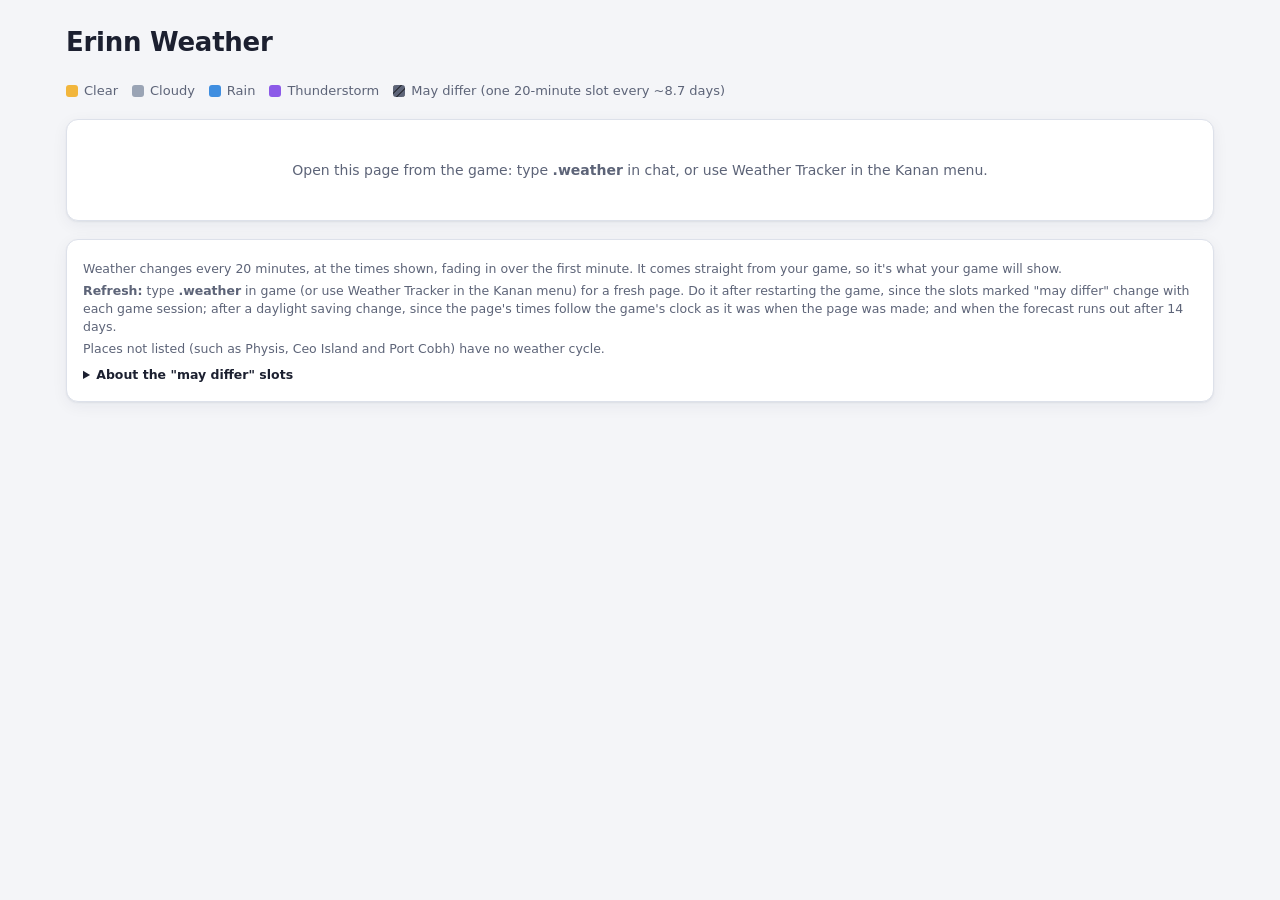
==== Kanan/WeatherTracker.html @ 16db6d9b "Weather Tracker: a forecast page for every region, read from the game's own weather tables, opened w" ====
<!doctype html>
<html lang="en">
<head>
<meta charset="utf-8">
<meta name="viewport" content="width=device-width, initial-scale=1">
<title>Erinn Weather</title>
<style>
:root {
  --bg: #f4f5f8;
  --panel: #ffffff;
  --panel-2: #eef0f5;
  --text: #1c2030;
  --muted: #5d6478;
  --line: #dde1ea;
  --accent: #3b6ee8;
  --clear: #f2b63c;
  --cloudy: #9aa4b5;
  --rain: #3f8ee0;
  --storm: #8c5ae8;
  --here: #19a974;
  --shadow: 0 1px 2px rgba(20, 30, 60, .06), 0 4px 16px rgba(20, 30, 60, .06);
}
@media (prefers-color-scheme: dark) {
  :root {
    --bg: #11131a;
    --panel: #1a1d27;
    --panel-2: #222633;
    --text: #e6e8ef;
    --muted: #9aa1b4;
    --line: #2c3141;
    --accent: #7ea2ff;
    --clear: #f3c14f;
    --cloudy: #7d879a;
    --rain: #4f9df0;
    --storm: #a57af5;
    --here: #34c98f;
    --shadow: 0 1px 2px rgba(0, 0, 0, .3), 0 4px 16px rgba(0, 0, 0, .25);
  }
}
* { box-sizing: border-box; }
html, body { margin: 0; }
body {
  background: var(--bg);
  color: var(--text);
  font: 14px/1.45 "Segoe UI", system-ui, -apple-system, Roboto, "Helvetica Neue", Arial, sans-serif;
}
.wrap { max-width: 1180px; margin: 0 auto; padding: 24px 16px 48px; }
header { display: flex; flex-wrap: wrap; align-items: flex-end; justify-content: space-between; gap: 12px; margin-bottom: 20px; }
h1 { font-size: 26px; margin: 0; letter-spacing: -.01em; }
h2 { font-size: 16px; margin: 0 0 10px; }
.sub { color: var(--muted); font-size: 13px; }
.clock { text-align: right; }
.clock .time { font-size: 22px; font-weight: 600; font-variant-numeric: tabular-nums; }
.legend { display: flex; flex-wrap: wrap; gap: 14px; margin: 0 0 18px; color: var(--muted); font-size: 13px; }
.legend span { display: inline-flex; align-items: center; gap: 6px; }
.swatch { width: 12px; height: 12px; border-radius: 3px; display: inline-block; }
.w0 { background: var(--clear); } .w1 { background: var(--cloudy); } .w2 { background: var(--rain); } .w3 { background: var(--storm); }
.panel { background: var(--panel); border: 1px solid var(--line); border-radius: 12px; box-shadow: var(--shadow); padding: 16px; margin-bottom: 18px; }
.upcoming { display: grid; grid-template-columns: repeat(auto-fill, minmax(250px, 1fr)); gap: 10px; }
.event { display: flex; gap: 10px; align-items: center; padding: 10px 12px; border-radius: 10px; background: var(--panel-2); }
.event .icon { flex: none; }
.event .what { font-weight: 600; }
.event .when { color: var(--muted); font-size: 12.5px; }
.event .count { margin-left: auto; font-weight: 700; font-variant-numeric: tabular-nums; white-space: nowrap; }
.toggle { display: inline-flex; border: 1px solid var(--line); border-radius: 8px; overflow: hidden; }
.toggle button { background: transparent; color: var(--muted); border: 0; padding: 5px 11px; font: inherit; font-size: 12.5px; cursor: pointer; }
.toggle button.on { background: var(--accent); color: #fff; }
.row-head { display: flex; flex-wrap: wrap; align-items: center; justify-content: space-between; gap: 10px; margin-bottom: 10px; }
.cards { display: grid; grid-template-columns: repeat(auto-fill, minmax(260px, 1fr)); gap: 12px; margin-bottom: 18px; }
.card { background: var(--panel); border: 1px solid var(--line); border-radius: 12px; box-shadow: var(--shadow); padding: 14px; position: relative; }
.card.here { border-color: var(--here); box-shadow: 0 0 0 1px var(--here), var(--shadow); }
.card .name { font-weight: 700; font-size: 15px; }
.card.here .name { padding-right: 88px; }
.card .also { color: var(--muted); font-size: 12px; margin-top: 2px; }
.card .badge { position: absolute; top: 12px; right: 12px; background: var(--here); color: #fff; font-size: 11px; font-weight: 700; padding: 2px 8px; border-radius: 99px; }
.card .now { display: flex; align-items: center; gap: 10px; margin: 10px 0 8px; }
.card .now .label { font-size: 17px; font-weight: 600; }
.card .now .for { color: var(--muted); font-size: 12.5px; }
.card .next { display: grid; grid-template-columns: auto 1fr; gap: 3px 10px; font-size: 13px; }
.card .next .k { color: var(--muted); }
.card .next .v { font-weight: 600; font-variant-numeric: tabular-nums; }
.strip { display: flex; height: 10px; border-radius: 4px; overflow: hidden; margin-top: 12px; }
.strip i { flex: 1; }
.strip-scale { display: flex; justify-content: space-between; color: var(--muted); font-size: 11px; margin-top: 3px; }
.timeline-scroll { overflow-x: auto; border: 1px solid var(--line); border-radius: 10px; }
/* As wide as the whole timeline, so the sticky name column stays pinned however far it scrolls. */
.timeline { position: relative; width: max-content; min-width: 100%; }
.tl-row { display: flex; align-items: stretch; border-bottom: 1px solid var(--line); }
.tl-row:last-child { border-bottom: 0; }
.tl-name { position: sticky; left: 0; z-index: 2; flex: none; width: 190px; padding: 7px 10px; background: var(--panel); border-right: 1px solid var(--line); font-size: 12.5px; font-weight: 600; line-height: 1.3; }
.tl-row.here .tl-name { color: var(--here); }
.tl-track { position: relative; flex: none; min-height: 32px; }
.tl-run { position: absolute; top: calc(50% - 11px); height: 22px; border-radius: 3px; }
.tl-run:hover { outline: 2px solid var(--text); z-index: 1; }
.tl-run.dim { opacity: .12; }
.hatch, .tl-run.unsure, .strip i.unsure { background-image: repeating-linear-gradient(135deg, rgba(0, 0, 0, .45) 0 2px, transparent 2px 5px); }
.swatch.hatch { background-color: var(--muted); }
.maydiffer { display: inline-block; margin-left: 4px; padding: 0 6px; border-radius: 99px; border: 1px dashed var(--muted); color: var(--muted); font-size: 11px; font-weight: 600; cursor: help; }
.tl-controls { display: flex; flex-wrap: wrap; gap: 10px; align-items: center; }
.chips { display: inline-flex; flex-wrap: wrap; gap: 6px; }
.chip { display: inline-flex; align-items: center; gap: 6px; border: 1px solid var(--line); background: transparent; color: var(--muted); border-radius: 99px; padding: 4px 11px 4px 8px; font: inherit; font-size: 12.5px; cursor: pointer; }
.chip .swatch { opacity: .35; }
.chip.on { color: var(--text); border-color: var(--muted); background: var(--panel-2); }
.chip.on .swatch { opacity: 1; }
.chip.all { padding-left: 11px; }
.tl-axis { display: flex; height: 40px; border-bottom: 1px solid var(--line); }
.tl-axis .tl-name { font-weight: 400; color: var(--muted); background: var(--panel); padding-top: 20px; }
.tl-ticks { position: relative; flex: none; }
.tl-tick { position: absolute; top: 18px; bottom: 0; border-left: 1px solid var(--line); padding: 3px 0 0 4px; font-size: 11px; color: var(--muted); white-space: nowrap; }
.tl-tick.day { top: 0; border-left-color: var(--muted); color: var(--text); font-weight: 600; padding-top: 2px; }
.tl-now { position: absolute; top: 0; bottom: 0; width: 2px; background: #e5484d; z-index: 1; pointer-events: none; }
.tl-now::before { content: "now"; position: absolute; top: 2px; left: 4px; font-size: 10px; font-weight: 700; color: #e5484d; }
.tip { position: fixed; z-index: 10; pointer-events: none; background: var(--text); color: var(--bg); font-size: 12.5px; padding: 6px 9px; border-radius: 7px; white-space: nowrap; display: none; }
.note { color: var(--muted); font-size: 12.5px; }
.note p { margin: 4px 0; }
.note details { margin-top: 8px; }
.note summary { cursor: pointer; color: var(--text); }
.note details p { margin: 6px 0 0; }
.empty { padding: 40px; text-align: center; color: var(--muted); }
svg.wx { display: block; }
@media (max-width: 600px) {
  .tl-name { width: 110px; }
  .clock { text-align: left; }
}
</style>
</head>
<body>
<div class="wrap">
  <header>
    <div>
      <h1>Erinn Weather</h1>
      <div class="sub" id="source"></div>
    </div>
    <div class="clock">
      <div class="time" id="clock"></div>
      <div class="sub" id="date"></div>
    </div>
  </header>

  <div class="legend">
    <span><i class="swatch w0"></i>Clear</span>
    <span><i class="swatch w1"></i>Cloudy</span>
    <span><i class="swatch w2"></i>Rain</span>
    <span><i class="swatch w3"></i>Thunderstorm</span>
    <span title="Decided by your game session: may differ after restarting the game, and for other players."><i class="swatch hatch"></i>May differ (one 20-minute slot every ~8.7 days)</span>
  </div>

  <div id="app"></div>

  <div class="note panel">
    <p>Weather changes every 20 minutes, at the times shown, fading in over the first minute. It comes straight from your game, so it's what your game will show.</p>
    <p><b>Refresh:</b> type <b>.weather</b> in game (or use Weather Tracker in the Kanan menu) for a fresh page. Do it after restarting the game, since the slots marked "may differ" change with each game session; after a daylight saving change, since the page's times follow the game's clock as it was when the page was made; and when the forecast runs out after 14 days.</p>
    <p>Places not listed (such as Physis, Ceo Island and Port Cobh) have no weather cycle.</p>
    <details>
      <summary><b>About the "may differ" slots</b></summary>
      <p>The game works out a year of weather, one 20-minute slot at a time, by rolling its random number generator with each region's weather table. The generator has a bug: every 625 rolls it reads one number from past the end of its list, and that number is really a spot in the game's memory. So about every 8.7 days, one 20-minute slot is decided by where the game happened to load in memory, not by the weather tables.</p>
      <p>Your game decides those slots when it starts and keeps them until you close it, and this page shows exactly what your game will show. But they can be different after you restart the game, for other players, and on the game servers. They fall at the same moment in every region, and often turn out the same way everywhere, all clear or all rain, because they come from the same few numbers.</p>
      <p>The servers use their own weather for the few things that check it, like event items that only count in the rain. So during these slots, something that needs rain can fail even though it's raining on your screen, or work when it isn't.</p>
      <p>Everything else, over 99.8% of the forecast, is the same for everyone.</p>
    </details>
  </div>
</div>
<div class="tip" id="tip"></div>

<script>
"use strict";
const DATA = /*KANAN_WEATHER_DATA*/null;

const NAMES = ["Clear", "Cloudy", "Rain", "Thunderstorm"];
const COLORS = ["var(--clear)", "var(--cloudy)", "var(--rain)", "var(--storm)"];
const $ = (id) => document.getElementById(id);

function icon(type, size) {
  const s = size || 28;
  const sun = '<circle cx="12" cy="12" r="4.5" fill="var(--clear)"/>' +
    [0, 45, 90, 135, 180, 225, 270, 315].map(a => `<rect x="11.2" y="1.5" width="1.6" height="3.6" rx=".8" fill="var(--clear)" transform="rotate(${a} 12 12)"/>`).join("");
  const cloud = (fill, y) => `<path d="M7 ${17 + y}h10.5a4 4 0 0 0 .4-8 5.5 5.5 0 0 0-10.6 1.5A3.3 3.3 0 0 0 7 ${17 + y}z" fill="${fill}"/>`;
  const drops = '<path d="M8 19.5l-1 2.5M12 19.5l-1 2.5M16 19.5l-1 2.5" stroke="var(--rain)" stroke-width="1.6" stroke-linecap="round"/>';
  const bolt = '<path d="M12.5 15l-2.5 4h2.4l-1.4 4 4.5-5.4h-2.5l1.5-2.6z" fill="#ffcf3f"/>';
  const body = [sun, cloud("var(--cloudy)", 0), cloud("var(--cloudy)", -2) + drops, cloud("var(--storm)", -2) + bolt][type];
  return `<svg class="wx" width="${s}" height="${s}" viewBox="0 0 24 24" aria-label="${NAMES[type]}">${body}</svg>`;
}

function duration(ms) {
  if (ms < 60000) return "under a minute";
  let m = Math.round(ms / 60000);
  const d = Math.floor(m / 1440); m -= d * 1440;
  const h = Math.floor(m / 60); m -= h * 60;
  if (d) return `${d}d ${h}h`;
  if (h) return `${h}h ${m}m`;
  return `${m}m`;
}

function localTime(unixMs, withDay) {
  const d = new Date(unixMs);
  const t = d.toLocaleTimeString([], { hour: "numeric", minute: "2-digit" });
  if (!withDay) return t;
  const today = new Date();
  const tomorrow = new Date(today.getFullYear(), today.getMonth(), today.getDate() + 1);
  if (d.toDateString() === today.toDateString()) return `today ${t}`;
  if (d.toDateString() === tomorrow.toDateString()) return `tomorrow ${t}`;
  return d.toLocaleDateString([], { weekday: "short", month: "short", day: "numeric" }) + " " + t;
}

// Turns a table's slot string into runs of the same weather: {type, start, end, unsure} in game
// time (ms). Unsure slots (decided by the game session, see UNSURE_NOTE) are runs of their own.
function runsOf(table) {
  const runs = [];
  const w = table.weather;
  const unsure = new Set(table.unsure || []);
  let i = 0;
  while (i < w.length) {
    const u = unsure.has(i);
    let j = i + 1;
    while (j < w.length && w[j] === w[i] && unsure.has(j) === u) j++;
    runs.push({ type: +w[i], start: table.base + (table.first + i) * table.slot, end: table.base + (table.first + j) * table.slot, unsure: u });
    i = j;
  }
  return runs;
}

const UNSURE_NOTE = "Decided by your game session: may differ after restarting the game, and for other players.";
const MAY_DIFFER = '<span class="maydiffer" title="' + UNSURE_NOTE + '">may differ</span>';

let places = [];
let zoom = 6;          // pixels per 20-minute slot on the timeline
let filter = "all";    // upcoming events: "all" (every change) or one weather type ("0".."3")
let shown = loadShown(); // weather types shown at full color on the timeline

// The timeline's weather choice, remembered in this browser when it allows it.
function loadShown() {
  try {
    const saved = JSON.parse(localStorage.getItem("kananWeather.shown"));
    if (Array.isArray(saved) && saved.length) return new Set(saved);
  } catch (e) { }
  return new Set([0, 1, 2, 3]);
}

function saveShown() {
  try { localStorage.setItem("kananWeather.shown", JSON.stringify([...shown])); } catch (e) { }
}

function applyShown() {
  document.querySelectorAll("#shown .chip").forEach(c => {
    c.classList.toggle("on", c.dataset.s === "all" ? shown.size === 4 : shown.has(+c.dataset.s));
  });
  document.querySelectorAll(".tl-run").forEach(r => r.classList.toggle("dim", !shown.has(+r.dataset.t)));
}

function gameNow() { return Date.now() + DATA.offset; }
function toUnix(gameMs) { return gameMs - DATA.offset; }

function build() {
  if (!DATA) {
    $("app").innerHTML = '<div class="panel empty">Open this page from the game: type <b>.weather</b> in chat, or use Weather Tracker in the Kanan menu.</div>';
    return;
  }
  places = DATA.places.map(p => {
    const table = DATA.tables[p.table];
    return { ...p, table, runs: runsOf(table) };
  });
  const generated = new Date(DATA.generated);
  $("source").textContent = `From your game, ${generated.toLocaleString([], { weekday: "short", hour: "numeric", minute: "2-digit" })} · forecast to ${localTime(toUnix(lastEnd()), true)} · type .weather in game to refresh`;

  $("app").innerHTML = `
    <section class="panel">
      <div class="row-head">
        <h2>Coming up</h2>
        <div class="toggle" id="filter">
          <button data-f="all">All changes</button><button data-f="0">Clear</button><button data-f="1">Cloudy</button><button data-f="2">Rain</button><button data-f="3">Thunderstorm</button>
        </div>
      </div>
      <div class="upcoming" id="upcoming"></div>
    </section>
    <div class="cards" id="cards"></div>
    <section class="panel">
      <div class="row-head">
        <h2>Timeline</h2>
        <div class="tl-controls">
          <div class="chips" id="shown">
            <button class="chip all" data-s="all">All</button>
            <button class="chip" data-s="0"><i class="swatch w0"></i>Clear</button>
            <button class="chip" data-s="1"><i class="swatch w1"></i>Cloudy</button>
            <button class="chip" data-s="2"><i class="swatch w2"></i>Rain</button>
            <button class="chip" data-s="3"><i class="swatch w3"></i>Thunderstorm</button>
          </div>
          <div class="toggle" id="zoom">
            <button data-z="3">14 days</button><button data-z="6">Week</button><button data-z="14">Day</button>
          </div>
        </div>
      </div>
      <div class="timeline-scroll" id="scroll"><div class="timeline" id="timeline"></div></div>
    </section>`;

  $("filter").addEventListener("click", e => { if (e.target.dataset.f) { filter = e.target.dataset.f; render(); } });
  $("zoom").addEventListener("click", e => { if (e.target.dataset.z) { zoom = +e.target.dataset.z; drawTimeline(true); } });
  $("shown").addEventListener("click", e => {
    const chip = e.target.closest(".chip");
    if (!chip) return;
    if (chip.dataset.s === "all") {
      shown = new Set([0, 1, 2, 3]);
    } else {
      const type = +chip.dataset.s;
      // From "everything", the first pick shows just that weather; after that, chips add or remove.
      if (shown.size === 4) shown = new Set([type]);
      else if (shown.has(type)) shown.delete(type);
      else shown.add(type);
      if (shown.size === 0) shown = new Set([0, 1, 2, 3]);
    }
    saveShown();
    applyShown();
  });
  render();
  drawTimeline(true);
  setInterval(render, 15000);
  setInterval(tick, 1000);
  tick();
}

function lastEnd() {
  return Math.min(...places.map(p => p.runs[p.runs.length - 1].end));
}

function tick() {
  const now = new Date();
  $("clock").textContent = now.toLocaleTimeString([], { hour: "numeric", minute: "2-digit", second: "2-digit" });
  $("date").textContent = now.toLocaleDateString([], { weekday: "long", month: "long", day: "numeric" });
  placeNowLine();
}

function currentRun(p, now) { return p.runs.find(r => r.start <= now && now < r.end); }
function nextRun(p, now, types) { return p.runs.find(r => r.start > now && types.includes(r.type)); }

function render() {
  if (!DATA) return;
  const now = gameNow();

  document.querySelectorAll("#filter button").forEach(b => b.classList.toggle("on", b.dataset.f === filter));
  document.querySelectorAll("#zoom button").forEach(b => b.classList.toggle("on", +b.dataset.z === zoom));

  // Coming up: the next weather in every place, soonest first. "All changes" lists what each place
  // changes to next; a weather type lists every coming run of it.
  const events = [];
  for (const p of places) {
    for (const r of p.runs) {
      if (r.end <= now) continue;
      if (filter === "all" ? r.start > now : r.type === +filter) events.push({ p, r });
    }
  }
  events.sort((a, b) => a.r.start - b.r.start);
  $("upcoming").innerHTML = events.slice(0, 12).map(({ p, r }) => {
    const active = r.start <= now;
    const when = active ? `until ${localTime(toUnix(r.end))}` : `${localTime(toUnix(r.start), true)} · lasts ${duration(r.end - r.start)}`;
    const count = active ? `now · ${duration(r.end - now)} left` : `in ${duration(r.start - now)}`;
    return `<div class="event"><span class="icon">${icon(r.type, 30)}</span><div><div class="what">${NAMES[r.type]} · ${p.names.join(", ")}</div><div class="when">${when}${r.unsure ? MAY_DIFFER : ""}</div></div><div class="count">${count}</div></div>`;
  }).join("") || '<div class="note">Nothing in the forecast window.</div>';

  // One card per place: what it is now, and when each kind of weather comes next.
  $("cards").innerHTML = places.map(p => {
    const cur = currentRun(p, now);
    const change = cur ? cur.end - now : 0;
    const strip = stripFor(p, now);
    const next = [0, 1, 2, 3].map(type => {
      const run = nextRun(p, now, [type]);
      const text = cur && cur.type === type ? `now, ${duration(cur.end - now)} left${cur.unsure ? MAY_DIFFER : ""}` :
        run ? `in ${duration(run.start - now)}${run.unsure ? MAY_DIFFER : ""}` : "not in the forecast";
      return `<span class="k">${NAMES[type]}</span><span class="v">${text}</span>`;
    }).join("");
    return `<div class="card${p.here ? " here" : ""}">
      ${p.here ? '<span class="badge">You\'re here</span>' : ""}
      <div class="name">${p.names.join(", ")}</div>
      ${p.also && p.also.length ? `<div class="also">Also ${p.also.join(", ")}</div>` : ""}
      <div class="now">${icon(cur ? cur.type : 0, 40)}<div><div class="label">${cur ? NAMES[cur.type] : "—"}</div><div class="for">changes in ${duration(change)}</div></div></div>
      <div class="next">${next}</div>
      <div class="strip">${strip}</div>
      <div class="strip-scale"><span>now</span><span>+12h</span><span>+24h</span></div>
    </div>`;
  }).join("");
}

// The next 24 hours as 72 colored slots.
function stripFor(p, now) {
  const t = p.table;
  const i0 = Math.floor((now - t.base) / t.slot) - t.first;
  const unsure = new Set(t.unsure || []);
  let out = "";
  for (let i = i0; i < i0 + 72 && i < t.weather.length; i++) {
    out += `<i${unsure.has(i) ? ' class="unsure"' : ""} style="background-color:${COLORS[+t.weather[i]]}"></i>`;
  }
  return out;
}

function firstStart() { return Math.max(...places.map(p => p.table.base + p.table.first * p.table.slot)); }
function slotMs() { return places[0].table.slot; }
function nowX() { return (gameNow() - firstStart()) / slotMs() * zoom; }

function drawTimeline(scrollToNow) {
  if (!places.length) return;
  const start = firstStart();
  const end = lastEnd();
  const slot = slotMs();
  const width = Math.round((end - start) / slot * zoom);

  // Hour and day ticks, in local time.
  const hourStep = zoom >= 14 ? 1 : zoom >= 6 ? 3 : 6;
  let ticks = "";
  const first = new Date(toUnix(start));
  first.setMinutes(0, 0, 0);
  for (let t = first.getTime(); t < toUnix(end); t += 3600000) {
    const d = new Date(t);
    const x = (t + DATA.offset - start) / slot * zoom;
    if (x < 0) continue;
    // Days on the top line, hours below them.
    if (d.getHours() === 0) {
      ticks += `<div class="tl-tick day" style="left:${x}px">${d.toLocaleDateString([], { weekday: "short", month: "short", day: "numeric" })}</div>`;
    }
    else if (d.getHours() % hourStep === 0) {
      ticks += `<div class="tl-tick" style="left:${x}px">${d.toLocaleTimeString([], { hour: "numeric" })}</div>`;
    }
  }

  let rows = `<div class="tl-axis"><div class="tl-name">Local time</div><div class="tl-ticks" style="width:${width}px">${ticks}</div></div>`;
  for (const p of places) {
    let runs = "";
    for (const r of p.runs) {
      const a = Math.max(r.start, start), b = Math.min(r.end, end);
      if (b <= a) continue;
      const x = (a - start) / slot * zoom, w = (b - a) / slot * zoom;
      runs += `<div class="tl-run${r.unsure ? " unsure" : ""}" style="left:${x}px;width:${Math.max(w - 1, 1)}px;background-color:${COLORS[r.type]}" data-t="${r.type}" data-s="${r.start}" data-e="${r.end}" data-u="${r.unsure ? 1 : 0}" data-n="${p.names.join(", ")}"></div>`;
    }
    // Lines break between place names, never inside one.
    const names = p.names.map(n => n.replace(/ /g, " ")).join(", ");
    rows += `<div class="tl-row${p.here ? " here" : ""}"><div class="tl-name">${names}</div><div class="tl-track" style="width:${width}px">${runs}</div></div>`;
  }
  $("timeline").innerHTML = rows + '<div class="tl-now"></div>';
  placeNowLine();
  applyShown();
  if (scrollToNow) $("scroll").scrollLeft = Math.max(0, nowX() - 60);
  render();
}

// The now line sits over the tracks, which start after the sticky name column.
function placeNowLine() {
  const nowLine = document.querySelector(".tl-now");
  const name = document.querySelector(".tl-name");
  if (nowLine && name) nowLine.style.left = (name.offsetWidth + nowX()) + "px";
}

// Tooltip for the timeline.
document.addEventListener("mousemove", e => {
  const tip = $("tip");
  const run = e.target.closest && e.target.closest(".tl-run");
  if (!run) { tip.style.display = "none"; return; }
  const s = +run.dataset.s, en = +run.dataset.e;
  tip.innerHTML = `<b>${NAMES[+run.dataset.t]}</b> · ${run.dataset.n}<br>${localTime(toUnix(s), true)} – ${localTime(toUnix(en))} (${duration(en - s)})` +
    (run.dataset.u === "1" ? `<br><i>${UNSURE_NOTE}</i>` : "");
  tip.style.display = "block";
  const x = Math.min(e.clientX + 14, window.innerWidth - tip.offsetWidth - 8);
  tip.style.left = x + "px";
  tip.style.top = (e.clientY + 16) + "px";
});

build();
</script>
</body>
</html>
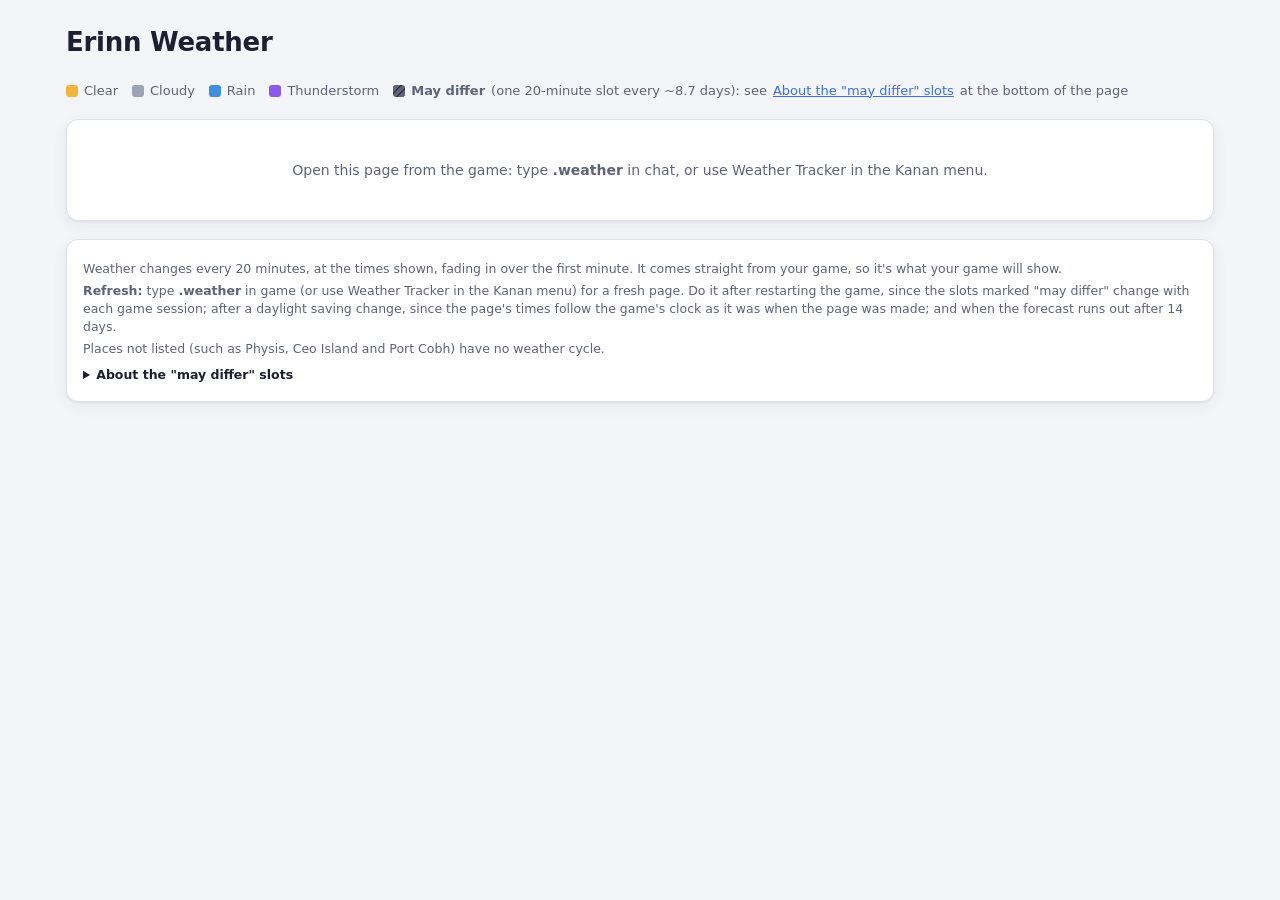
==== commit ffd8acde: "Updated the may differ slots with more info" ====
--- a/Kanan/WeatherTracker.html
+++ b/Kanan/WeatherTracker.html
@@ -95,7 +95,9 @@
 .tl-run.dim { opacity: .12; }
 .hatch, .tl-run.unsure, .strip i.unsure { background-image: repeating-linear-gradient(135deg, rgba(0, 0, 0, .45) 0 2px, transparent 2px 5px); }
 .swatch.hatch { background-color: var(--muted); }
-.maydiffer { display: inline-block; margin-left: 4px; padding: 0 6px; border-radius: 99px; border: 1px dashed var(--muted); color: var(--muted); font-size: 11px; font-weight: 600; cursor: help; }
+.maydiffer { display: inline-block; margin-left: 4px; padding: 0 6px; border-radius: 99px; border: 1px dashed var(--muted); color: var(--text); font-size: 11px; font-weight: 700; text-decoration: none; cursor: pointer; }
+.maydiffer:hover { border-color: var(--accent); color: var(--accent); }
+.legend a { color: var(--accent); }
 .tl-controls { display: flex; flex-wrap: wrap; gap: 10px; align-items: center; }
 .chips { display: inline-flex; flex-wrap: wrap; gap: 6px; }
 .chip { display: inline-flex; align-items: center; gap: 6px; border: 1px solid var(--line); background: transparent; color: var(--muted); border-radius: 99px; padding: 4px 11px 4px 8px; font: inherit; font-size: 12.5px; cursor: pointer; }
@@ -142,7 +144,7 @@
     <span><i class="swatch w1"></i>Cloudy</span>
     <span><i class="swatch w2"></i>Rain</span>
     <span><i class="swatch w3"></i>Thunderstorm</span>
-    <span title="Decided by your game session: may differ after restarting the game, and for other players."><i class="swatch hatch"></i>May differ (one 20-minute slot every ~8.7 days)</span>
+    <span><i class="swatch hatch"></i><span><b>May differ</b> (one 20-minute slot every ~8.7 days): see <a href="#maydiffer-info" data-info>About the "may differ" slots</a> at the bottom of the page</span></span>
   </div>
 
   <div id="app"></div>
@@ -151,7 +153,7 @@
     <p>Weather changes every 20 minutes, at the times shown, fading in over the first minute. It comes straight from your game, so it's what your game will show.</p>
     <p><b>Refresh:</b> type <b>.weather</b> in game (or use Weather Tracker in the Kanan menu) for a fresh page. Do it after restarting the game, since the slots marked "may differ" change with each game session; after a daylight saving change, since the page's times follow the game's clock as it was when the page was made; and when the forecast runs out after 14 days.</p>
     <p>Places not listed (such as Physis, Ceo Island and Port Cobh) have no weather cycle.</p>
-    <details>
+    <details id="maydiffer-info">
       <summary><b>About the "may differ" slots</b></summary>
       <p>The game works out a year of weather, one 20-minute slot at a time, by rolling its random number generator with each region's weather table. The generator has a bug: every 625 rolls it reads one number from past the end of its list, and that number is really a spot in the game's memory. So about every 8.7 days, one 20-minute slot is decided by where the game happened to load in memory, not by the weather tables.</p>
       <p>Your game decides those slots when it starts and keeps them until you close it, and this page shows exactly what your game will show. But they can be different after you restart the game, for other players, and on the game servers. They fall at the same moment in every region, and often turn out the same way everywhere, all clear or all rain, because they come from the same few numbers.</p>
@@ -219,8 +221,20 @@
   return runs;
 }
 
-const UNSURE_NOTE = "Decided by your game session: may differ after restarting the game, and for other players.";
-const MAY_DIFFER = '<span class="maydiffer" title="' + UNSURE_NOTE + '">may differ</span>';
+const UNSURE_NOTE = "Decided by your game session: may differ after restarting the game, and for other players. See About the \"may differ\" slots at the bottom of the page.";
+// The same for the timeline's tooltip, which can show formatting.
+const UNSURE_NOTE_HTML = 'Decided by your game session: may differ after restarting the game, and for other players.<br>See <b>About the "may differ" slots</b> at the bottom of the page.';
+const MAY_DIFFER = '<a class="maydiffer" href="#maydiffer-info" data-info title="' + UNSURE_NOTE.replace(/"/g, "&quot;") + '">may differ</a>';
+
+// Links to the explanation open it and scroll to it.
+document.addEventListener("click", e => {
+  const link = e.target.closest && e.target.closest("[data-info]");
+  if (!link) return;
+  e.preventDefault();
+  const info = $("maydiffer-info");
+  info.open = true;
+  info.scrollIntoView({ behavior: "smooth", block: "center" });
+});
 
 let places = [];
 let zoom = 6;          // pixels per 20-minute slot on the timeline
@@ -453,7 +467,7 @@
   if (!run) { tip.style.display = "none"; return; }
   const s = +run.dataset.s, en = +run.dataset.e;
   tip.innerHTML = `<b>${NAMES[+run.dataset.t]}</b> · ${run.dataset.n}<br>${localTime(toUnix(s), true)} – ${localTime(toUnix(en))} (${duration(en - s)})` +
-    (run.dataset.u === "1" ? `<br><i>${UNSURE_NOTE}</i>` : "");
+    (run.dataset.u === "1" ? `<br><i>${UNSURE_NOTE_HTML}</i>` : "");
   tip.style.display = "block";
   const x = Math.min(e.clientX + 14, window.innerWidth - tip.offsetWidth - 8);
   tip.style.left = x + "px";
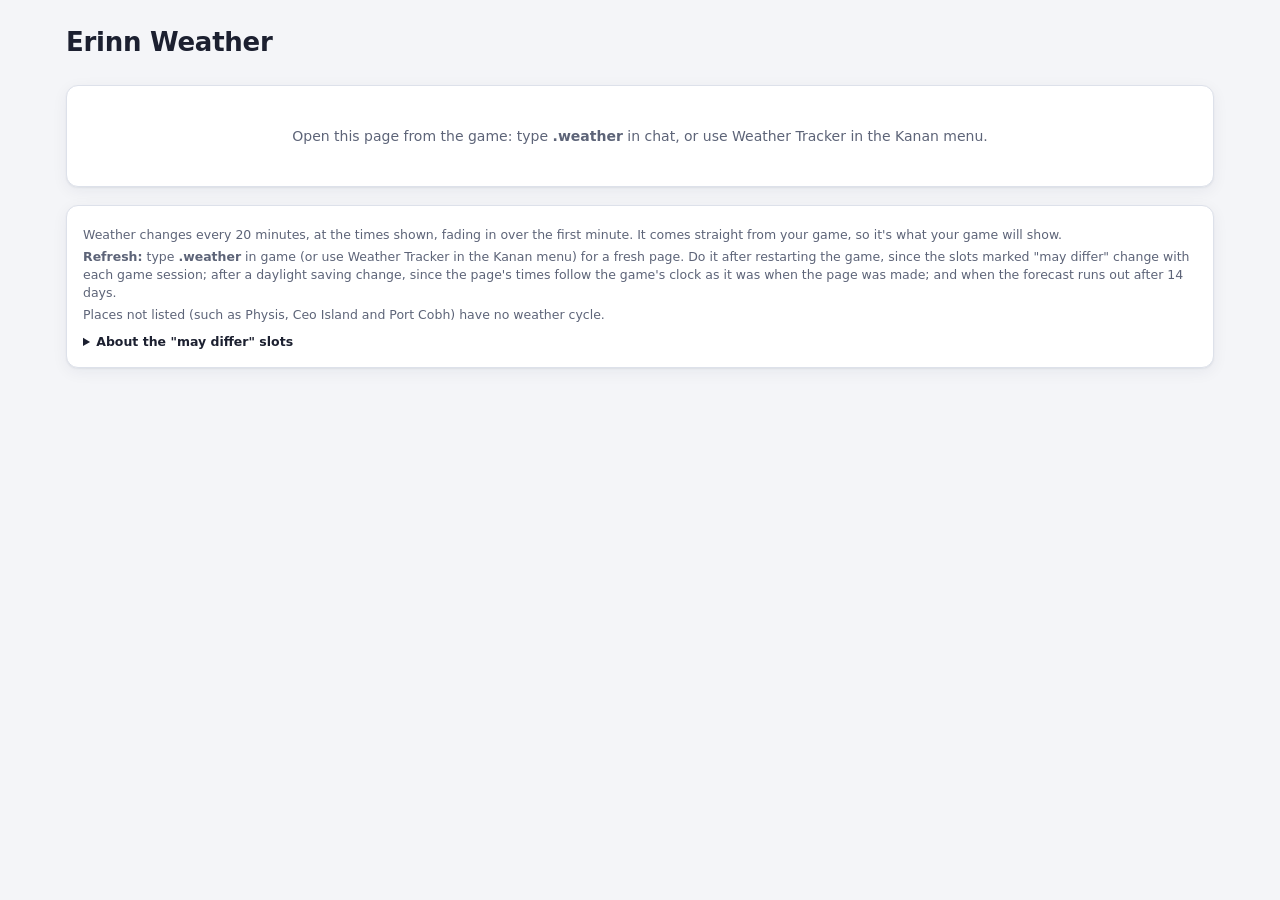
==== commit 1a118b04: "Weather Tracker: You're here follows the region you're in, and an open page follows you live while t" ====
--- a/Kanan/WeatherTracker.html
+++ b/Kanan/WeatherTracker.html
@@ -50,8 +50,11 @@
 h2 { font-size: 16px; margin: 0 0 10px; }
 .sub { color: var(--muted); font-size: 13px; }
 .clock { text-align: right; }
+.live { margin-top: 3px; }
+.live .dot { display: inline-block; width: 8px; height: 8px; border-radius: 50%; margin-right: 6px; background: var(--muted); }
+.live.on .dot { background: var(--here); box-shadow: 0 0 0 3px color-mix(in srgb, var(--here) 25%, transparent); }
 .clock .time { font-size: 22px; font-weight: 600; font-variant-numeric: tabular-nums; }
-.legend { display: flex; flex-wrap: wrap; gap: 14px; margin: 0 0 18px; color: var(--muted); font-size: 13px; }
+.legend { display: flex; flex-wrap: wrap; gap: 14px; margin: 12px 0 0; color: var(--muted); font-size: 13px; }
 .legend span { display: inline-flex; align-items: center; gap: 6px; }
 .swatch { width: 12px; height: 12px; border-radius: 3px; display: inline-block; }
 .w0 { background: var(--clear); } .w1 { background: var(--cloudy); } .w2 { background: var(--rain); } .w3 { background: var(--storm); }
@@ -132,20 +135,13 @@
     <div>
       <h1>Erinn Weather</h1>
       <div class="sub" id="source"></div>
+      <div class="sub live" id="live"></div>
     </div>
     <div class="clock">
       <div class="time" id="clock"></div>
       <div class="sub" id="date"></div>
     </div>
   </header>
-
-  <div class="legend">
-    <span><i class="swatch w0"></i>Clear</span>
-    <span><i class="swatch w1"></i>Cloudy</span>
-    <span><i class="swatch w2"></i>Rain</span>
-    <span><i class="swatch w3"></i>Thunderstorm</span>
-    <span><i class="swatch hatch"></i><span><b>May differ</b> (one 20-minute slot every ~8.7 days): see <a href="#maydiffer-info" data-info>About the "may differ" slots</a> at the bottom of the page</span></span>
-  </div>
 
   <div id="app"></div>
 
@@ -271,7 +267,7 @@
   }
   places = DATA.places.map(p => {
     const table = DATA.tables[p.table];
-    return { ...p, table, runs: runsOf(table) };
+    return { ...p, tableName: p.table, table, runs: runsOf(table) };
   });
   const generated = new Date(DATA.generated);
   $("source").textContent = `From your game, ${generated.toLocaleString([], { weekday: "short", hour: "numeric", minute: "2-digit" })} · forecast to ${localTime(toUnix(lastEnd()), true)} · type .weather in game to refresh`;
@@ -304,6 +300,13 @@
         </div>
       </div>
       <div class="timeline-scroll" id="scroll"><div class="timeline" id="timeline"></div></div>
+      <div class="legend">
+        <span><i class="swatch w0"></i>Clear</span>
+        <span><i class="swatch w1"></i>Cloudy</span>
+        <span><i class="swatch w2"></i>Rain</span>
+        <span><i class="swatch w3"></i>Thunderstorm</span>
+        <span><i class="swatch hatch"></i><span><b>May differ</b> (one 20-minute slot every ~8.7 days): see <a href="#maydiffer-info" data-info>About the "may differ" slots</a> at the bottom of the page</span></span>
+      </div>
     </section>`;
 
   $("filter").addEventListener("click", e => { if (e.target.dataset.f) { filter = e.target.dataset.f; render(); } });
@@ -328,7 +331,44 @@
   drawTimeline(true);
   setInterval(render, 15000);
   setInterval(tick, 1000);
+  pollLive();
+  setInterval(pollLive, 5000);
   tick();
+}
+
+// Live location: while the game runs, Kanan keeps kananWeatherLive.js next to this page up to date
+// with where you are ({region, group, table, time}), rewriting it when you change regions.
+let live = null;
+
+window.kananLive = function (d) {
+  const moved = !live || live.region !== d.region || live.table !== d.table;
+  live = d;
+  if (moved && places.length) {
+    for (const p of places) p.here = !!d.table && p.tableName === d.table;
+    drawTimeline(false);
+  }
+  showLive();
+};
+
+function pollLive() {
+  const old = $("live-script");
+  if (old) old.remove();
+  const script = document.createElement("script");
+  script.id = "live-script";
+  script.src = "kananWeatherLive.js?t=" + Date.now();
+  document.head.appendChild(script);
+}
+
+function showLive() {
+  const el = $("live");
+  if (!live) return;
+  const place = places.find(p => p.here);
+  const where = place ? place.names.join(", ") : "a place without a weather cycle";
+  const fresh = Date.now() - live.time < 90000;
+  el.classList.toggle("on", fresh);
+  el.innerHTML = '<span class="dot"></span>' + (fresh ?
+    `Live: you're in ${where}` :
+    `You were in ${where} at ${localTime(live.time)} (the location updates while the game is running)`);
 }
 
 function lastEnd() {
@@ -340,6 +380,7 @@
   $("clock").textContent = now.toLocaleTimeString([], { hour: "numeric", minute: "2-digit", second: "2-digit" });
   $("date").textContent = now.toLocaleDateString([], { weekday: "long", month: "long", day: "numeric" });
   placeNowLine();
+  showLive();
 }
 
 function currentRun(p, now) { return p.runs.find(r => r.start <= now && now < r.end); }
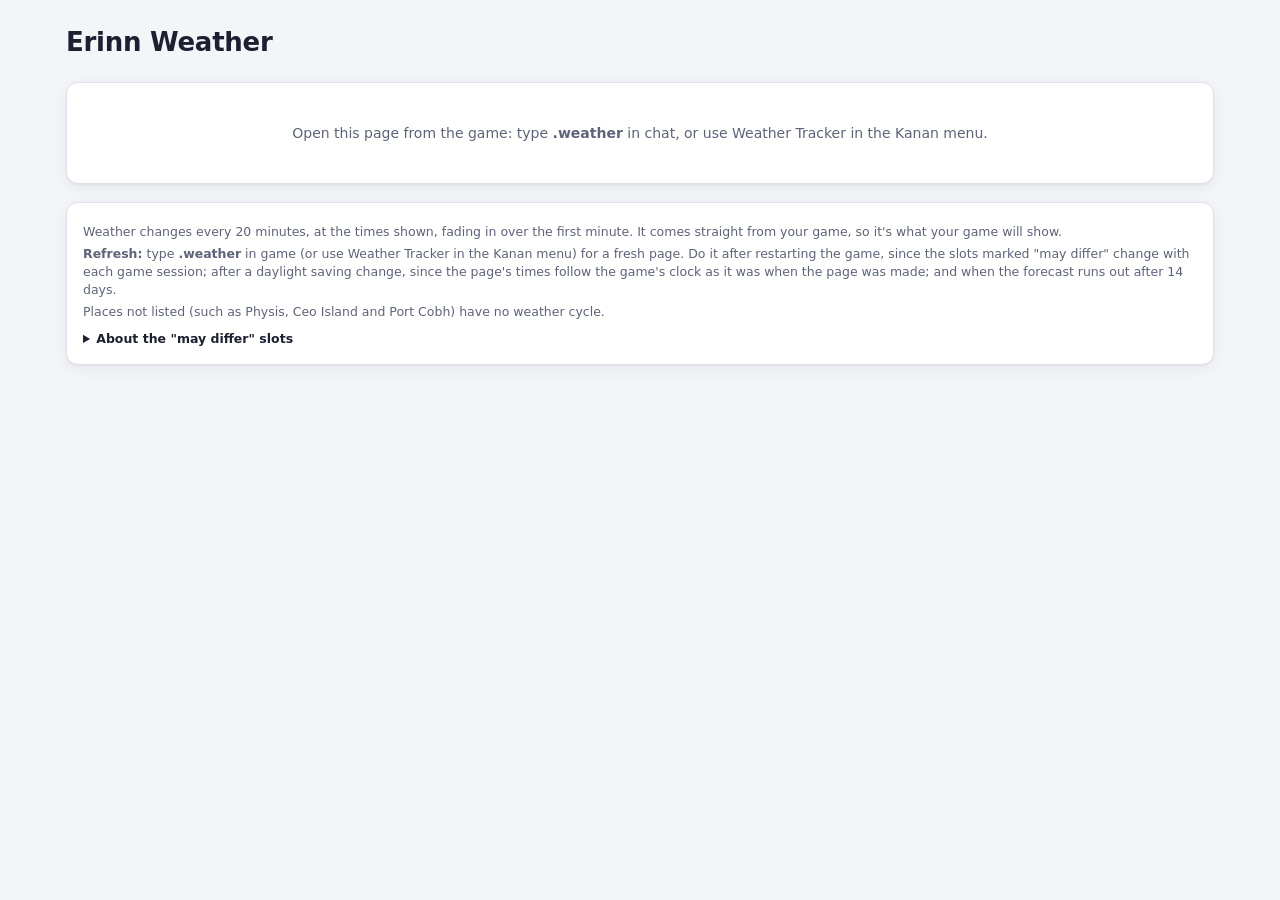
==== commit f20b7fdb: "Weather Tracker: the legend is below the timeline" ====
--- a/Kanan/WeatherTracker.html
+++ b/Kanan/WeatherTracker.html
@@ -50,9 +50,6 @@
 h2 { font-size: 16px; margin: 0 0 10px; }
 .sub { color: var(--muted); font-size: 13px; }
 .clock { text-align: right; }
-.live { margin-top: 3px; }
-.live .dot { display: inline-block; width: 8px; height: 8px; border-radius: 50%; margin-right: 6px; background: var(--muted); }
-.live.on .dot { background: var(--here); box-shadow: 0 0 0 3px color-mix(in srgb, var(--here) 25%, transparent); }
 .clock .time { font-size: 22px; font-weight: 600; font-variant-numeric: tabular-nums; }
 .legend { display: flex; flex-wrap: wrap; gap: 14px; margin: 12px 0 0; color: var(--muted); font-size: 13px; }
 .legend span { display: inline-flex; align-items: center; gap: 6px; }
@@ -135,7 +132,6 @@
     <div>
       <h1>Erinn Weather</h1>
       <div class="sub" id="source"></div>
-      <div class="sub live" id="live"></div>
     </div>
     <div class="clock">
       <div class="time" id="clock"></div>
@@ -267,7 +263,7 @@
   }
   places = DATA.places.map(p => {
     const table = DATA.tables[p.table];
-    return { ...p, tableName: p.table, table, runs: runsOf(table) };
+    return { ...p, table, runs: runsOf(table) };
   });
   const generated = new Date(DATA.generated);
   $("source").textContent = `From your game, ${generated.toLocaleString([], { weekday: "short", hour: "numeric", minute: "2-digit" })} · forecast to ${localTime(toUnix(lastEnd()), true)} · type .weather in game to refresh`;
@@ -331,44 +327,7 @@
   drawTimeline(true);
   setInterval(render, 15000);
   setInterval(tick, 1000);
-  pollLive();
-  setInterval(pollLive, 5000);
   tick();
-}
-
-// Live location: while the game runs, Kanan keeps kananWeatherLive.js next to this page up to date
-// with where you are ({region, group, table, time}), rewriting it when you change regions.
-let live = null;
-
-window.kananLive = function (d) {
-  const moved = !live || live.region !== d.region || live.table !== d.table;
-  live = d;
-  if (moved && places.length) {
-    for (const p of places) p.here = !!d.table && p.tableName === d.table;
-    drawTimeline(false);
-  }
-  showLive();
-};
-
-function pollLive() {
-  const old = $("live-script");
-  if (old) old.remove();
-  const script = document.createElement("script");
-  script.id = "live-script";
-  script.src = "kananWeatherLive.js?t=" + Date.now();
-  document.head.appendChild(script);
-}
-
-function showLive() {
-  const el = $("live");
-  if (!live) return;
-  const place = places.find(p => p.here);
-  const where = place ? place.names.join(", ") : "a place without a weather cycle";
-  const fresh = Date.now() - live.time < 90000;
-  el.classList.toggle("on", fresh);
-  el.innerHTML = '<span class="dot"></span>' + (fresh ?
-    `Live: you're in ${where}` :
-    `You were in ${where} at ${localTime(live.time)} (the location updates while the game is running)`);
 }
 
 function lastEnd() {
@@ -380,7 +339,6 @@
   $("clock").textContent = now.toLocaleTimeString([], { hour: "numeric", minute: "2-digit", second: "2-digit" });
   $("date").textContent = now.toLocaleDateString([], { weekday: "long", month: "long", day: "numeric" });
   placeNowLine();
-  showLive();
 }
 
 function currentRun(p, now) { return p.runs.find(r => r.start <= now && now < r.end); }
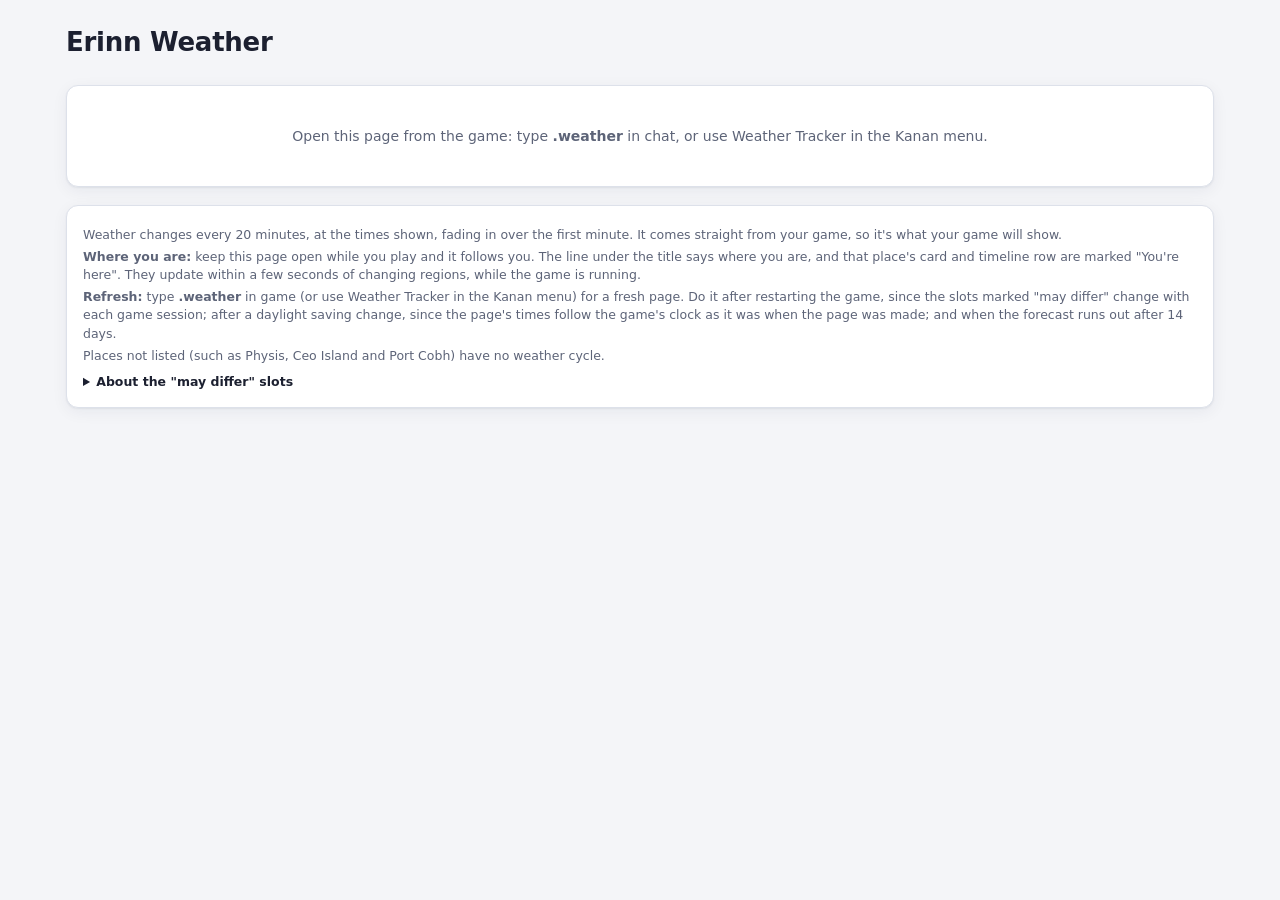
==== commit b95cdab7: "Weather Tracker: the page, menu and README say that an open page shows where you are" ====
--- a/Kanan/WeatherTracker.html
+++ b/Kanan/WeatherTracker.html
@@ -50,6 +50,9 @@
 h2 { font-size: 16px; margin: 0 0 10px; }
 .sub { color: var(--muted); font-size: 13px; }
 .clock { text-align: right; }
+.live { margin-top: 3px; }
+.live .dot { display: inline-block; width: 8px; height: 8px; border-radius: 50%; margin-right: 6px; background: var(--muted); }
+.live.on .dot { background: var(--here); box-shadow: 0 0 0 3px color-mix(in srgb, var(--here) 25%, transparent); }
 .clock .time { font-size: 22px; font-weight: 600; font-variant-numeric: tabular-nums; }
 .legend { display: flex; flex-wrap: wrap; gap: 14px; margin: 12px 0 0; color: var(--muted); font-size: 13px; }
 .legend span { display: inline-flex; align-items: center; gap: 6px; }
@@ -132,6 +135,7 @@
     <div>
       <h1>Erinn Weather</h1>
       <div class="sub" id="source"></div>
+      <div class="sub live" id="live"></div>
     </div>
     <div class="clock">
       <div class="time" id="clock"></div>
@@ -143,6 +147,7 @@
 
   <div class="note panel">
     <p>Weather changes every 20 minutes, at the times shown, fading in over the first minute. It comes straight from your game, so it's what your game will show.</p>
+    <p><b>Where you are:</b> keep this page open while you play and it follows you. The line under the title says where you are, and that place's card and timeline row are marked "You're here". They update within a few seconds of changing regions, while the game is running.</p>
     <p><b>Refresh:</b> type <b>.weather</b> in game (or use Weather Tracker in the Kanan menu) for a fresh page. Do it after restarting the game, since the slots marked "may differ" change with each game session; after a daylight saving change, since the page's times follow the game's clock as it was when the page was made; and when the forecast runs out after 14 days.</p>
     <p>Places not listed (such as Physis, Ceo Island and Port Cobh) have no weather cycle.</p>
     <details id="maydiffer-info">
@@ -263,7 +268,7 @@
   }
   places = DATA.places.map(p => {
     const table = DATA.tables[p.table];
-    return { ...p, table, runs: runsOf(table) };
+    return { ...p, tableName: p.table, table, runs: runsOf(table) };
   });
   const generated = new Date(DATA.generated);
   $("source").textContent = `From your game, ${generated.toLocaleString([], { weekday: "short", hour: "numeric", minute: "2-digit" })} · forecast to ${localTime(toUnix(lastEnd()), true)} · type .weather in game to refresh`;
@@ -327,7 +332,44 @@
   drawTimeline(true);
   setInterval(render, 15000);
   setInterval(tick, 1000);
+  pollLive();
+  setInterval(pollLive, 5000);
   tick();
+}
+
+// Live location: while the game runs, Kanan keeps kananWeatherLive.js next to this page up to date
+// with where you are ({region, group, table, time}), rewriting it when you change regions.
+let live = null;
+
+window.kananLive = function (d) {
+  const moved = !live || live.region !== d.region || live.table !== d.table;
+  live = d;
+  if (moved && places.length) {
+    for (const p of places) p.here = !!d.table && p.tableName === d.table;
+    drawTimeline(false);
+  }
+  showLive();
+};
+
+function pollLive() {
+  const old = $("live-script");
+  if (old) old.remove();
+  const script = document.createElement("script");
+  script.id = "live-script";
+  script.src = "kananWeatherLive.js?t=" + Date.now();
+  document.head.appendChild(script);
+}
+
+function showLive() {
+  const el = $("live");
+  if (!live) return;
+  const place = places.find(p => p.here);
+  const where = place ? place.names.join(", ") : "a place without a weather cycle";
+  const fresh = Date.now() - live.time < 90000;
+  el.classList.toggle("on", fresh);
+  el.innerHTML = '<span class="dot"></span>' + (fresh ?
+    `Live: you're in ${where}` :
+    `You were in ${where} at ${localTime(live.time)} (the location updates while the game is running)`);
 }
 
 function lastEnd() {
@@ -339,6 +381,7 @@
   $("clock").textContent = now.toLocaleTimeString([], { hour: "numeric", minute: "2-digit", second: "2-digit" });
   $("date").textContent = now.toLocaleDateString([], { weekday: "long", month: "long", day: "numeric" });
   placeNowLine();
+  showLive();
 }
 
 function currentRun(p, now) { return p.runs.find(r => r.start <= now && now < r.end); }
